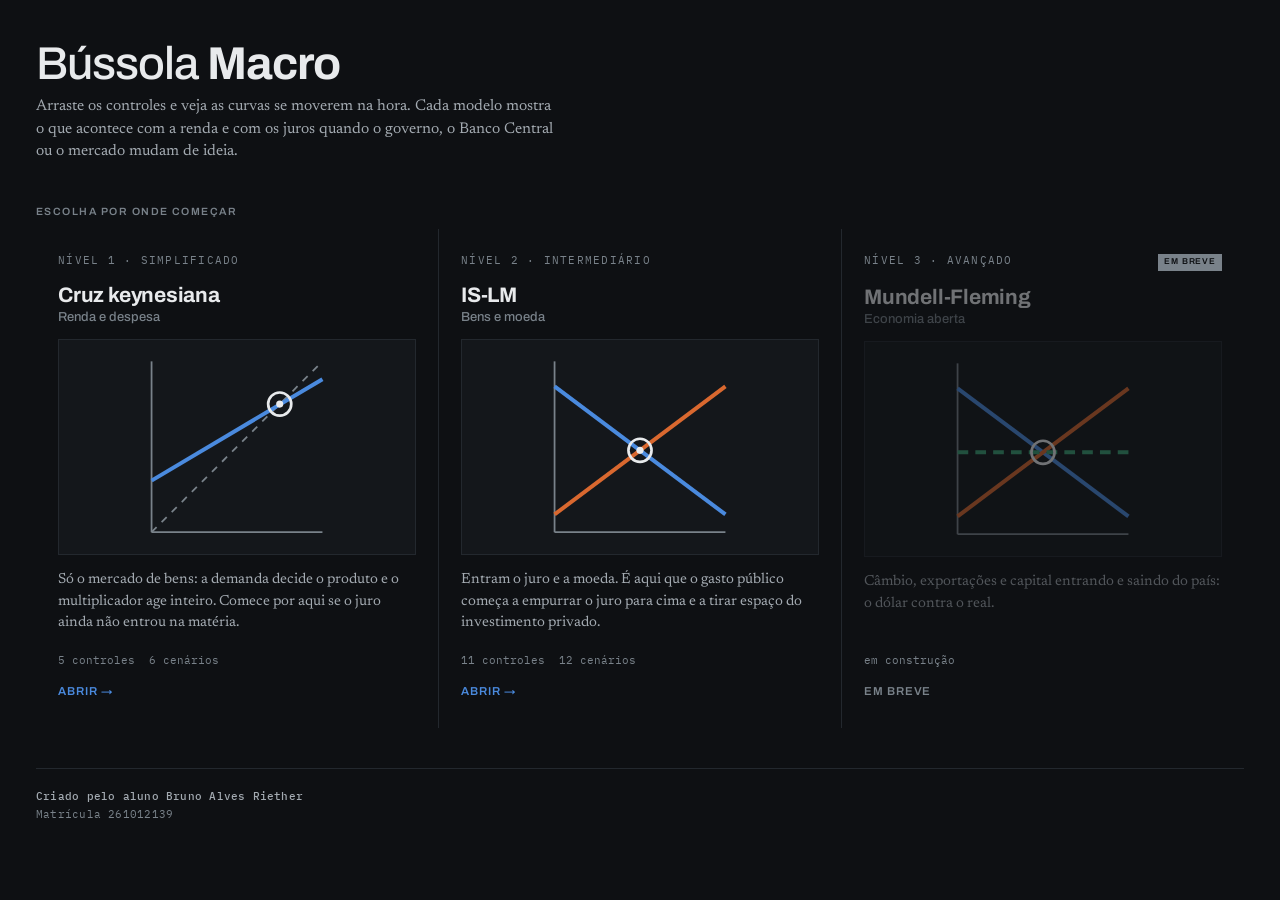
==== index.html @ c49fc686 "Bússola Macro: simuladores interativos de IS-LM e cruz keynesiana Três páginas estáticas, sem build " ====
<!DOCTYPE html>
<html lang="pt-BR">
<head>
<meta charset="utf-8">
<meta name="viewport" content="width=device-width, initial-scale=1">
<title>Bússola Macro</title>
<meta name="description" content="Simulador de modelos macroeconômicos de curto prazo: cruz keynesiana, IS-LM e economia aberta.">
<link rel="preconnect" href="https://fonts.googleapis.com">
<link rel="preconnect" href="https://fonts.gstatic.com" crossorigin>
<link rel="stylesheet" href="https://fonts.googleapis.com/css2?family=Archivo:wght@500;600;700&family=IBM+Plex+Mono:wght@400;500&family=Newsreader:ital,opsz,wght@0,6..72,400;1,6..72,400&display=swap">
<link rel="stylesheet" href="estilo.css">
<style>
.top { padding-bottom: 14px; }
.top h1 { font-size: clamp(30px, 5.5vw, 46px); }
.lede { margin: 10px 0 0; max-width: 52ch; font-family: var(--serif); font-size: 16px; line-height: 1.45; color: var(--ink-2); }
.pick { margin: 26px 0 10px; font-size: 10.5px; font-weight: 600; letter-spacing: .14em; text-transform: uppercase; color: var(--ink-3); }
</style>
</head>
<body>

<div class="wrap">

  <header class="top">
    <div>
      <h1>Bússola <b>Macro</b></h1>
      <p class="lede">Arraste os controles e veja as curvas se moverem na hora. Cada modelo mostra o que acontece com a renda e com os juros quando o governo, o Banco Central ou o mercado mudam de ideia.</p>
    </div>
  </header>

  <p class="pick">Escolha por onde começar</p>

  <nav class="choose" aria-label="Escolha o modelo">

    <a class="card" href="modelo-simplificado.html">
      <div class="card-top">
        <span class="card-lvl">Nível 1 · Simplificado</span>
      </div>
      <h2 class="card-name">Cruz keynesiana<span>Renda e despesa</span></h2>
      <div class="card-art">
        <svg viewBox="0 0 200 120" role="img" aria-label="Diagrama: a reta de demanda agregada cruzando a reta de 45 graus.">
          <line x1="52" y1="12" x2="52" y2="108" stroke="var(--ink-3)" stroke-width="1"></line>
          <line x1="52" y1="108" x2="148" y2="108" stroke="var(--ink-3)" stroke-width="1"></line>
          <line x1="52" y1="108" x2="148" y2="12" stroke="var(--ink-3)" stroke-width="1" stroke-dasharray="4 4"></line>
          <line x1="52" y1="79" x2="148" y2="22" stroke="var(--is)" stroke-width="2.25"></line>
          <circle cx="124" cy="36" r="6.5" fill="none" stroke="var(--ink)" stroke-width="1.5"></circle>
          <circle cx="124" cy="36" r="2" fill="var(--ink)"></circle>
        </svg>
      </div>
      <p class="card-d">Só o mercado de bens: a demanda decide o produto e o multiplicador age inteiro. Comece por aqui se o juro ainda não entrou na matéria.</p>
      <div class="card-meta"><span>5 controles</span><span>6 cenários</span></div>
      <span class="card-go">Abrir →</span>
    </a>

    <a class="card" href="modelo-intermediario.html">
      <div class="card-top">
        <span class="card-lvl">Nível 2 · Intermediário</span>
      </div>
      <h2 class="card-name">IS-LM<span>Bens e moeda</span></h2>
      <div class="card-art">
        <svg viewBox="0 0 200 120" role="img" aria-label="Diagrama: as curvas IS e LM se cruzando.">
          <line x1="52" y1="12" x2="52" y2="108" stroke="var(--ink-3)" stroke-width="1"></line>
          <line x1="52" y1="108" x2="148" y2="108" stroke="var(--ink-3)" stroke-width="1"></line>
          <line x1="52" y1="26" x2="148" y2="98" stroke="var(--is)" stroke-width="2.25"></line>
          <line x1="52" y1="98" x2="148" y2="26" stroke="var(--lm)" stroke-width="2.25"></line>
          <circle cx="100" cy="62" r="6.5" fill="none" stroke="var(--ink)" stroke-width="1.5"></circle>
          <circle cx="100" cy="62" r="2" fill="var(--ink)"></circle>
        </svg>
      </div>
      <p class="card-d">Entram o juro e a moeda. É aqui que o gasto público começa a empurrar o juro para cima e a tirar espaço do investimento privado.</p>
      <div class="card-meta"><span>11 controles</span><span>12 cenários</span></div>
      <span class="card-go">Abrir →</span>
    </a>

    <div class="card soon">
      <div class="card-top">
        <span class="card-lvl">Nível 3 · Avançado</span>
        <span class="card-chip">em breve</span>
      </div>
      <h2 class="card-name">Mundell-Fleming<span>Economia aberta</span></h2>
      <div class="card-art">
        <svg viewBox="0 0 200 120" role="img" aria-label="Diagrama: as curvas IS e LM cruzadas por uma terceira curva, a BP.">
          <line x1="52" y1="12" x2="52" y2="108" stroke="var(--ink-3)" stroke-width="1"></line>
          <line x1="52" y1="108" x2="148" y2="108" stroke="var(--ink-3)" stroke-width="1"></line>
          <line x1="52" y1="26" x2="148" y2="98" stroke="var(--is)" stroke-width="2.25"></line>
          <line x1="52" y1="98" x2="148" y2="26" stroke="var(--lm)" stroke-width="2.25"></line>
          <line x1="52" y1="62" x2="148" y2="62" stroke="#3a9e73" stroke-width="2.25" stroke-dasharray="6 4"></line>
          <circle cx="100" cy="62" r="6.5" fill="none" stroke="var(--ink)" stroke-width="1.5"></circle>
        </svg>
      </div>
      <p class="card-d">Câmbio, exportações e capital entrando e saindo do país: o dólar contra o real.</p>
      <div class="card-meta"><span>em construção</span></div>
      <span class="card-go">Em breve</span>
    </div>

  </nav>

  <p class="assin solo"><b>Criado pelo aluno Bruno Alves Riether</b>Matrícula 261012139</p>

</div>

</body>
</html>
---- estilo.css ----
/* ─────────────────────────────────────────────────────────────
   BÚSSOLA MACRO — base compartilhada pelas três telas
   (escolha, simplificado, intermediário) e pelo glossário.

   Tema único escuro, por escolha. Grafite azulado e exatamente
   duas matizes, com o mesmo significado nos dois modelos:
     azul   = mercado de bens  (curva DA no simples, curva IS no intermediário)
     sienna = mercado de moeda (curva LM, só no intermediário)
   ───────────────────────────────────────────────────────────── */

:root {
  color-scheme: dark;
  --bg:      #0E1013;
  --panel:   #14171B;
  --panel-2: #191D22;
  --ink:     #E8EAEC;
  --ink-2:   #A3AAB1;
  --ink-3:   #79828A;
  --rule:    #23282E;
  --rule-2:  #1B1F24;
  --track:   #2E353C;

  --is:      #4a8ade;
  --lm:      #d9682f;
  --is-soft: rgba(74,138,222,.30);
  --lm-soft: rgba(217,104,47,.30);
  --is-wash: rgba(74,138,222,.10);
  --lm-wash: rgba(217,104,47,.10);

  --sans:  'Archivo', 'Helvetica Neue', Arial, sans-serif;
  --mono:  'IBM Plex Mono', ui-monospace, Consolas, monospace;
  --serif: 'Newsreader', Georgia, serif;
}

*, *::before, *::after { box-sizing: border-box; }
html { -webkit-text-size-adjust: 100%; }
body {
  margin: 0; background: var(--bg); color: var(--ink);
  font-family: var(--sans); font-size: 15px; line-height: 1.5;
  -webkit-font-smoothing: antialiased;
}
:focus-visible { outline: 2px solid var(--ink); outline-offset: 3px; }
.wrap { max-width: 1280px; margin: 0 auto; padding: 0 clamp(16px, 3.5vw, 36px); }
h1, h2 { text-wrap: balance; }

/* ── cabeçalho ────────────────────────────────────────────── */

.top {
  display: flex; flex-wrap: wrap; align-items: flex-end; justify-content: space-between;
  gap: 16px; padding: clamp(24px, 4.5vw, 40px) 0 18px;
}
.top h1 { margin: 0; font-size: clamp(26px, 4.4vw, 36px); font-weight: 500; letter-spacing: -0.02em; line-height: 1.05; }
.top h1 b { font-weight: 700; }
.top p { margin: 8px 0 0; max-width: 58ch; font-family: var(--serif); font-size: 15.5px; line-height: 1.45; color: var(--ink-2); }

/* ── botões ───────────────────────────────────────────────── */

.btn {
  appearance: none; background: transparent;
  border: 1px solid var(--rule); color: var(--ink-2);
  font-family: var(--sans); font-size: 11.5px; font-weight: 600;
  letter-spacing: .06em; text-transform: uppercase;
  padding: 8px 13px; cursor: pointer; white-space: nowrap;
}
.btn:hover { color: var(--ink); border-color: var(--ink-3); }
.btn b { font-weight: 700; color: var(--ink); text-transform: none; letter-spacing: 0; font-size: 12.5px; }
.btn .caret { color: var(--ink-3); margin-left: 4px; }
a.btn { text-decoration: none; display: inline-block; }

/* ── grade ────────────────────────────────────────────────── */

.app { display: grid; grid-template-columns: 360px minmax(0, 1fr); gap: 32px; padding-bottom: 24px; }
.col-ctrl, .col-out { min-width: 0; }

/* ── abas ─────────────────────────────────────────────────── */

.tabs { display: flex; border-bottom: 1px solid var(--rule); }
.tab {
  flex: 1; appearance: none; background: transparent; border: 0;
  border-bottom: 2px solid transparent; padding: 11px 12px 9px;
  text-align: left; cursor: pointer; color: var(--ink-3); font-family: var(--sans);
}
.tab .tag-c { display: block; font-size: 15px; font-weight: 700; letter-spacing: .04em; line-height: 1.1; }
.tab .tag-s { display: block; font-size: 11px; font-weight: 500; margin-top: 3px; }
.tab:hover { color: var(--ink-2); }
.tab[aria-selected="true"] { color: var(--ink); }
.tab[data-tab="IS"][aria-selected="true"] { border-bottom-color: var(--is); background: var(--is-wash); }
.tab[data-tab="IS"][aria-selected="true"] .tag-c { color: var(--is); }
.tab[data-tab="LM"][aria-selected="true"] { border-bottom-color: var(--lm); background: var(--lm-wash); }
.tab[data-tab="LM"][aria-selected="true"] .tag-c { color: var(--lm); }

.group-title {
  display: flex; align-items: center; gap: 10px; margin: 20px 0 2px;
  font-size: 10px; font-weight: 600; letter-spacing: .14em; text-transform: uppercase; color: var(--ink-3);
}
.group-title::after { content: ""; flex: 1; height: 1px; background: var(--rule); }

/* ── controle ─────────────────────────────────────────────── */

.ctrl { padding: 11px 0 12px; }
.ctrl + .ctrl { border-top: 1px solid var(--rule-2); }
.ctrl-head { display: flex; align-items: baseline; justify-content: space-between; gap: 10px; }
/* O valor e editavel: clicar no numero abre um campo. A unidade fica FORA
   dele, para o usuario digitar so o numero e nao ter de apagar "R$" e "bi". */
.ctrl-val {
  display: inline-flex; align-items: baseline; white-space: nowrap;
  font-family: var(--mono); font-size: 13px; font-variant-numeric: tabular-nums;
}
.ctrl-val u { font-style: normal; text-decoration: none; color: var(--ink-3); }
.valin {
  appearance: none; background: transparent; border: 0;
  border-bottom: 1px dotted var(--rule);
  color: var(--ink); font: inherit; font-variant-numeric: tabular-nums;
  text-align: right; padding: 1px 2px; margin: 0; cursor: text;
}
.valin:hover { border-bottom-color: var(--ink-3); }
.valin:focus { outline: none; background: var(--panel); border-bottom: 1px solid var(--fill, var(--ink)); }
.valin:disabled { border-bottom-color: transparent; color: var(--ink-3); cursor: default; }
/* pisca quando o valor digitado estoura a faixa e e trazido para o limite */
.valin.limite { animation: limite 700ms ease-out; }
@keyframes limite { 0%, 55% { color: var(--lm); } 100% { color: var(--ink); } }

input[type="range"] {
  appearance: none; -webkit-appearance: none; display: block;
  width: 100%; height: 18px; margin: 7px 0 0; background: transparent; cursor: ew-resize;
}
input[type="range"]::-webkit-slider-runnable-track {
  height: 2px; border: 0;
  background: linear-gradient(to right, var(--fill) 0 var(--pct, 0%), var(--track) var(--pct, 0%) 100%);
}
input[type="range"]::-webkit-slider-thumb {
  -webkit-appearance: none; width: 13px; height: 13px; margin-top: -5.5px;
  border-radius: 0; background: var(--fill); border: 2px solid var(--bg);
}
input[type="range"]::-moz-range-track { height: 2px; border: 0; background: var(--track); }
input[type="range"]::-moz-range-progress { height: 2px; background: var(--fill); }
input[type="range"]::-moz-range-thumb { width: 9px; height: 9px; border-radius: 0; background: var(--fill); border: 2px solid var(--bg); }
input[type="range"]:focus-visible { outline: 2px solid var(--fill); outline-offset: 4px; }
.ctrl[data-curve="IS"] input { --fill: var(--is); }
.ctrl[data-curve="LM"] input { --fill: var(--lm); }

.ctrl-eff { margin: 7px 0 0; font-family: var(--serif); font-style: italic; font-size: 13px; line-height: 1.4; color: var(--ink-3); }

.ctrl.locked input { cursor: default; }
.ctrl.locked input::-webkit-slider-thumb { background: var(--bg); border-color: var(--ink-3); }
.ctrl.locked input::-moz-range-thumb { background: var(--bg); border-color: var(--ink-3); }
.ctrl.locked .ctrl-name, .ctrl.locked .ctrl-eff { color: var(--ink-3); }
.chip-res {
  display: none; font-size: 8.5px; font-weight: 600; letter-spacing: .1em; text-transform: uppercase;
  color: var(--bg); background: var(--ink-3); padding: 2px 5px; margin-left: 6px; vertical-align: 1.5px;
}
.ctrl.locked .chip-res { display: inline-block; }

/* ── termo com definição em contexto ──────────────────────── */

/* O texto fica limpo: só o ⓘ abre a definição. O botão leva padding para
   virar um alvo clicável decente, e margem negativa para que esse alvo maior
   não empurre o texto ao redor. Padding vertical em elemento inline não
   aumenta a altura da linha, então nada se desloca. */
.term {
  appearance: none; background: none; border: 0;
  padding: 5px 6px; margin: -5px -4px;
  font: inherit; font-size: .84em; line-height: 1;
  color: var(--ink-3); cursor: help; vertical-align: baseline;
}
.term:hover, .term:focus-visible, .term[aria-expanded="true"] { color: var(--ink); }
.ctrl-name { font-size: 13px; font-weight: 600; line-height: 1.25; }
.term-sym { font-weight: 500; color: var(--ink-3); }

.pop {
  position: fixed; z-index: 60; width: min(330px, calc(100vw - 24px));
  background: var(--panel-2); border: 1px solid var(--rule);
  padding: 13px 15px 15px; box-shadow: 0 14px 36px rgba(0,0,0,.6);
}
.pop[hidden] { display: none; }
.pop-t { display: block; font-size: 13px; font-weight: 700; }
.pop-u { display: block; font-family: var(--mono); font-size: 10.5px; color: var(--ink-3); margin-top: 3px; }
.pop-d { margin: 8px 0 0; font-family: var(--serif); font-size: 14px; line-height: 1.5; color: var(--ink-2); }
.pop-e { margin: 7px 0 0; font-family: var(--serif); font-style: italic; font-size: 13.5px; line-height: 1.45; color: var(--ink-3); }

/* ── regime ───────────────────────────────────────────────── */

.regime { padding: 14px 0 4px; }
.regime-q { margin: 0 0 8px; font-family: var(--serif); font-size: 13.5px; color: var(--ink-2); }
.regime-sw { display: flex; border: 1px solid var(--rule); }
.regime-sw button {
  flex: 1; appearance: none; background: transparent;
  border: 0; border-right: 1px solid var(--rule); border-bottom: 2px solid transparent;
  color: var(--ink-2); font-family: var(--sans); font-size: 12px; font-weight: 500; line-height: 1.3;
  padding: 9px 8px; cursor: pointer;
}
.regime-sw button:last-child { border-right: 0; }
.regime-sw button:hover { color: var(--ink); }
.regime-sw button[aria-pressed="true"] { background: var(--ink); color: var(--bg); font-weight: 600; border-bottom-color: var(--lm); }

/* ── barra de ferramentas ─────────────────────────────────── */

.toolbar {
  display: flex; align-items: center; gap: 10px; flex-wrap: wrap;
  padding-bottom: 12px;
}
.toolbar .spacer { flex: 1; }
/* Ocupa lugar mesmo escondida: aparecer não pode empurrar nada. */
.mod {
  font-size: 9px; font-weight: 600; letter-spacing: .1em; text-transform: uppercase;
  color: var(--bg); background: var(--ink-3); padding: 3px 7px; white-space: nowrap;
}
.mod[data-on="nao"] { visibility: hidden; }
.menu-wrap { position: relative; }
.menu {
  position: absolute; z-index: 40; top: calc(100% + 6px); left: 0;
  width: min(420px, calc(100vw - 32px));
  background: var(--panel-2); border: 1px solid var(--rule);
  box-shadow: 0 14px 36px rgba(0,0,0,.6);
  max-height: min(76vh, 620px); overflow-y: auto;
}
.menu[hidden] { display: none; }
.menu-item {
  display: block; width: 100%; text-align: left;
  appearance: none; background: transparent; border: 0;
  border-bottom: 1px solid var(--rule-2);
  padding: 11px 15px 12px; cursor: pointer; font-family: var(--sans);
}
.menu-item:last-child { border-bottom: 0; }
.menu-item:hover, .menu-item:focus-visible { background: var(--panel); }
.menu-item[aria-checked="true"] { box-shadow: inset 3px 0 0 var(--ink); }
.menu-item .mi-n { display: block; font-size: 13.5px; font-weight: 600; color: var(--ink); }
.menu-item .mi-d { display: block; margin-top: 3px; font-family: var(--serif); font-size: 13px; line-height: 1.4; color: var(--ink-3); }
.menu-sec {
  padding: 10px 15px 6px; font-size: 9.5px; font-weight: 600;
  letter-spacing: .14em; text-transform: uppercase; color: var(--ink-3);
  border-bottom: 1px solid var(--rule-2);
}

/* ── briefing do cenário ──────────────────────────────────── */
/* Aparece ao aplicar um cenário e some assim que o usuário mexe num
   controle: a história vale enquanto ela ainda descreve o que está na tela. */
.briefing {
  border-left: 2px solid var(--ink-3);
  padding: 2px 0 2px 14px;
  margin: 0 0 14px;
}
.briefing[hidden] { display: none; }
.brief-story {
  margin: 0;
  font-family: var(--serif);
  font-size: 15.5px;
  line-height: 1.45;
  color: var(--ink);
  max-width: 72ch;
}

/* "O que observar" é guia de leitura do gráfico, então mora colado nele:
   uma faixa no rodapé do próprio quadro, e não um bloco solto antes. */
.watch {
  display: flex;
  align-items: baseline;
  gap: 10px;
  border-top: 1px solid var(--rule);
  padding: 11px 15px 13px;
  font-family: var(--serif);
  font-size: 14.5px;
  line-height: 1.45;
  color: var(--ink-2);
}
.watch[hidden] { display: none; }
.watch .brief-tag { flex: none; }
.brief-tag {
  display: inline-block;
  margin-right: 8px;
  font-family: var(--sans);
  font-size: 9.5px; font-weight: 600; letter-spacing: .12em; text-transform: uppercase;
  color: var(--bg); background: var(--ink-3);
  padding: 2px 6px; vertical-align: 2px;
}

/* ── gráfico e resultado ──────────────────────────────────── */

.plate { background: var(--panel); border: 1px solid var(--rule); }
.plate svg { display: block; width: 100%; height: auto; touch-action: none; }

.results { display: grid; grid-template-columns: repeat(auto-fit, minmax(190px, 1fr)); gap: 1px; background: var(--rule); margin-top: 1px; }

/* A composição da demanda fica ao lado dos dois números grandes porque é a
   ela que quase todo cenário se refere — e porque C e I são valores
   REALIZADOS, que ninguém acha olhando os controles de C₀ e I₀. */
.compo { margin-top: 10px; display: flex; flex-wrap: wrap; gap: 5px 18px; }
.compo span {
  font-family: var(--mono); font-size: 16px; white-space: nowrap;
  font-variant-numeric: tabular-nums; color: var(--ink);
}
.compo i { font-style: normal; color: var(--ink-3); margin-right: 6px; }
.result { background: var(--panel); padding: 15px 18px 17px; }
.result-label { font-size: 10px; font-weight: 600; letter-spacing: .14em; text-transform: uppercase; color: var(--ink-3); }
.result-val {
  margin-top: 7px; font-family: var(--mono); font-size: clamp(26px, 3.4vw, 36px);
  line-height: 1; letter-spacing: -0.02em; font-variant-numeric: tabular-nums;
}
.result-val u { font-style: normal; text-decoration: none; font-size: .42em; color: var(--ink-3); }
.result-delta { margin-top: 7px; font-family: var(--mono); font-size: 11px; color: var(--ink-2); min-height: 1.3em; font-variant-numeric: tabular-nums; }

.alert {
  display: none; gap: 12px; margin: 16px 0 0;
  font-family: var(--serif); font-size: 14.5px; line-height: 1.5; color: var(--ink-2);
}
.alert.on { display: flex; }
.alert::before { content: ""; flex: none; width: 2px; background: var(--lm); }

/* ── forças ───────────────────────────────────────────────── */

.forces { margin-top: 26px; }
.eyebrow {
  display: flex; align-items: center; gap: 10px; margin: 0 0 12px;
  font-size: 10px; font-weight: 600; letter-spacing: .14em; text-transform: uppercase; color: var(--ink-3);
}
.eyebrow::after { content: ""; flex: 1; height: 1px; background: var(--rule); }

.chain { display: flex; flex-wrap: wrap; gap: 6px; }
.step {
  display: inline-flex; align-items: center; gap: 5px;
  padding: 5px 10px; border: 1px solid var(--rule);
  font-size: 12.5px; color: var(--ink-2); white-space: nowrap;
}
.step.head { border-color: var(--ink-3); color: var(--ink); font-weight: 600; }
.step.is { border-color: var(--is); color: var(--is); font-weight: 600; }
.step.lm { border-color: var(--lm); color: var(--lm); font-weight: 600; }
.step em { font-family: var(--mono); font-style: normal; font-size: 13px; }
.step .term { color: inherit; opacity: .75; }
.chain-idle { margin: 0; font-family: var(--serif); font-size: 14px; color: var(--ink-3); }

.meter-block { margin-top: 20px; }
.meter-cap { margin: 0 0 9px; font-family: var(--serif); font-size: 14px; color: var(--ink-2); }
.meter { display: flex; height: 8px; gap: 2px; }
.meter-a { background: var(--is); }
.meter-b { background: var(--lm); }
.meter-key {
  display: flex; flex-wrap: wrap; justify-content: space-between; gap: 8px 16px; margin-top: 9px;
  font-family: var(--mono); font-size: 11.5px; color: var(--ink-2); font-variant-numeric: tabular-nums;
}
.meter-key b { font-weight: 500; color: var(--ink); }
.meter-key span { display: inline-flex; align-items: center; gap: 7px; }
.meter-key i { width: 10px; height: 3px; display: inline-block; }

/* ── contas ───────────────────────────────────────────────── */

/* ── as contas ────────────────────────────────────────────── */
/* Um bloco só, agrupado por mercado e colorido pela curva. As leituras vivem
   dentro do grupo a que pertencem, em vez de num painel separado sem cor.
   Cada linha traz a fórmula apagada em cima e a conta com os números embaixo. */

.contas { display: grid; grid-template-columns: 1fr 1fr; gap: 30px 40px; align-items: start; }
.eqcol { display: grid; gap: 30px; align-content: start; }
@media (max-width: 899px) { .contas { grid-template-columns: 1fr; } }

.eqgroup { border-left: 2px solid var(--rule); padding-left: 16px; }
.eqgroup.is { border-left-color: var(--is); }
.eqgroup.lm { border-left-color: var(--lm); }
.eqgroup-h {
  display: flex; align-items: baseline; gap: 9px; flex-wrap: wrap;
  font-size: 14px; font-weight: 700; letter-spacing: .04em; margin-bottom: 4px;
}
.eqgroup.is .eqgroup-h { color: var(--is); }
.eqgroup.lm .eqgroup-h { color: var(--lm); }
.eqgroup-h span { font-weight: 500; font-size: 11.5px; letter-spacing: .02em; color: var(--ink-3); }

/* Rótulo empilhado em vez de coluna à esquerda: a conta ganha a largura toda
   e para de ser cortada, e rótulos de duas palavras param de quebrar. */
.eqrow { padding: 12px 0 14px; }
.eqrow + .eqrow { border-top: 1px solid var(--rule-2); }
.eqlab {
  display: block; margin-bottom: 6px;
  font-size: 10px; font-weight: 600; letter-spacing: .12em;
  text-transform: uppercase; color: var(--ink-3);
}
.eqform, .eqval { display: block; font-family: var(--mono); font-variant-numeric: tabular-nums; }
.eqform { font-size: 13px; line-height: 1.4; color: var(--ink-3); white-space: nowrap; overflow-x: auto; }
.eqval { font-size: 15.5px; line-height: 1.45; color: var(--ink); margin-top: 3px; }
/* a conta não quebra no meio; a glosa ao lado pode cair para a linha de baixo */
.eqval .calc { display: inline-block; max-width: 100%; white-space: nowrap; overflow-x: auto; vertical-align: bottom; }
.eqval u { font-style: normal; text-decoration: none; font-size: 11.5px; color: var(--ink-3); margin-left: 8px; }

.foot {
  border-top: 1px solid var(--rule); margin-top: 8px; padding: 18px 0 14px;
  font-family: var(--serif); font-size: 13.5px; line-height: 1.5; color: var(--ink-3); max-width: 80ch;
}

/* Assinatura: discreta, no fim de toda pagina. Em .solo (paginas sem .foot)
   ela mesma desenha o filete de separacao. */
.assin {
  margin: 0; padding: 0 0 44px;
  font-family: var(--mono); font-size: 11px; line-height: 1.65;
  letter-spacing: .02em; color: var(--ink-3);
}
.assin b { display: block; font-weight: 500; color: var(--ink-2); }
.assin.solo { border-top: 1px solid var(--rule); margin-top: 40px; padding-top: 18px; }

/* ── SVG ──────────────────────────────────────────────────── */

.grid-line { stroke: var(--rule-2); stroke-width: 1; }
.axis { stroke: var(--ink-3); stroke-width: 1; }
.tick-text { font-family: var(--mono); font-size: 11px; fill: var(--ink-3); }
.axis-title { font-family: var(--sans); font-size: 10.5px; font-weight: 600; letter-spacing: .14em; fill: var(--ink-3); }
.curve { fill: none; stroke-width: 2.25; transition: opacity 180ms ease; }
.curve.is { stroke: var(--is); }
.curve.lm { stroke: var(--lm); }
.dim .curve { opacity: .48; }
.dim .curve.on { opacity: 1; }
.hit { fill: none; stroke: transparent; stroke-width: 20; cursor: ew-resize; }
.grp:focus-visible .curve { stroke-width: 3.5; opacity: 1; }
.ghost { fill: none; stroke-width: 1.25; stroke-dasharray: 5 4; }
.ghost.is { stroke: var(--is-soft); }
.ghost.lm { stroke: var(--lm-soft); }
.guide { stroke: var(--ink-3); stroke-width: 1; stroke-dasharray: 3 3; opacity: .7; }
.dot { fill: var(--ink); }
.ring { fill: none; stroke: var(--ink); stroke-width: 1.5; }
.ghost-ring { fill: none; stroke: var(--ink-3); stroke-width: 1; }
.arrow { stroke: var(--ink-2); stroke-width: 1.25; fill: none; }
.arrow-head { fill: var(--ink-2); }
.clabel {
  font-family: var(--sans); font-size: 13px; font-weight: 700; letter-spacing: .06em;
  paint-order: stroke; stroke: var(--panel); stroke-width: 4px; stroke-linejoin: round;
}
.clabel.is { fill: var(--is); }
.clabel.lm { fill: var(--lm); }
.eqmark {
  font-family: var(--mono); font-size: 11px; fill: var(--ink);
  paint-order: stroke; stroke: var(--panel); stroke-width: 4px; stroke-linejoin: round;
}
#ghosts { transition: opacity 800ms ease; }

/* ── responsivo ───────────────────────────────────────────── */

@media (max-width: 1023px) {
  .app { grid-template-columns: 1fr; gap: 26px; }
  .col-out { order: 1; }
  .col-ctrl { order: 2; }
}
@media (max-width: 719px) {
  .tick-text { font-size: 15px; }
  .axis-title { font-size: 14px; }
  .clabel { font-size: 18px; }
  .eqmark { font-size: 15px; }
  input[type="range"] { height: 26px; }
  input[type="range"]::-webkit-slider-thumb { margin-top: -8.5px; }
}
@media (prefers-reduced-motion: reduce) {
  *, *::before, *::after { animation-duration: .001ms !important; transition-duration: .001ms !important; }
}


/* ═══════════════════════════════════════════════════════════════
   TELA DE ESCOLHA
   ═══════════════════════════════════════════════════════════════ */

.choose { display: grid; grid-template-columns: repeat(auto-fit, minmax(280px, 1fr)); gap: 1px; background: var(--rule); margin: 8px 0 0; }

.card {
  display: flex; flex-direction: column; gap: 14px;
  background: var(--bg); padding: 24px 22px 26px;
  text-decoration: none; color: inherit;
  border-bottom: 2px solid transparent;
}
a.card:hover { background: var(--panel); border-bottom-color: var(--is); }
.card.soon { cursor: default; }
.card.soon .card-art, .card.soon .card-name, .card.soon .card-d { opacity: .45; }

.card-top { display: flex; align-items: baseline; justify-content: space-between; gap: 10px; }
.card-lvl { font-family: var(--mono); font-size: 10.5px; letter-spacing: .12em; text-transform: uppercase; color: var(--ink-3); }
.card-chip {
  font-size: 8.5px; font-weight: 600; letter-spacing: .1em; text-transform: uppercase;
  color: var(--bg); background: var(--ink-3); padding: 2px 6px;
}
.card-name { margin: 0; font-size: 21px; font-weight: 700; letter-spacing: -0.01em; line-height: 1.15; }
.card-name span { display: block; font-size: 13px; font-weight: 500; color: var(--ink-3); margin-top: 3px; letter-spacing: 0; }
.card-art { border: 1px solid var(--rule); background: var(--panel); }
.card-art svg { display: block; width: 100%; height: auto; }
.card-d { margin: 0; font-family: var(--serif); font-size: 14.5px; line-height: 1.5; color: var(--ink-2); }
.card-meta {
  margin-top: auto; padding-top: 4px;
  font-family: var(--mono); font-size: 11px; color: var(--ink-3);
  display: flex; flex-wrap: wrap; gap: 4px 14px;
}
.card-go { font-size: 11.5px; font-weight: 600; letter-spacing: .08em; text-transform: uppercase; color: var(--is); }
.card.soon .card-go { color: var(--ink-3); }

/* ═══════════════════════════════════════════════════════════════
   CRUZ KEYNESIANA (modelo simplificado)
   ═══════════════════════════════════════════════════════════════ */

.line45 { stroke: var(--ink-3); stroke-width: 1; stroke-dasharray: 4 4; fill: none; }
.curve.da { stroke: var(--is); }
.ghost.da { stroke: var(--is-soft); }
.clabel.da { fill: var(--is); }
.clabel.ref { fill: var(--ink-3); }

/* rodadas do multiplicador */
.rounds { display: flex; flex-direction: column; gap: 5px; margin-top: 4px; }
.round { display: grid; grid-template-columns: 76px minmax(0, 1fr) 74px; gap: 10px; align-items: center; }
.round-l { font-family: var(--mono); font-size: 11px; color: var(--ink-3); }
.round-bar { height: 9px; background: var(--is); min-width: 1px; }
.round.rest .round-bar { background: var(--track); }
.round-v { font-family: var(--mono); font-size: 11.5px; color: var(--ink-2); text-align: right; font-variant-numeric: tabular-nums; }
.round.total { border-top: 1px solid var(--rule); padding-top: 7px; margin-top: 3px; }
.round.total .round-l, .round.total .round-v { color: var(--ink); font-weight: 500; }
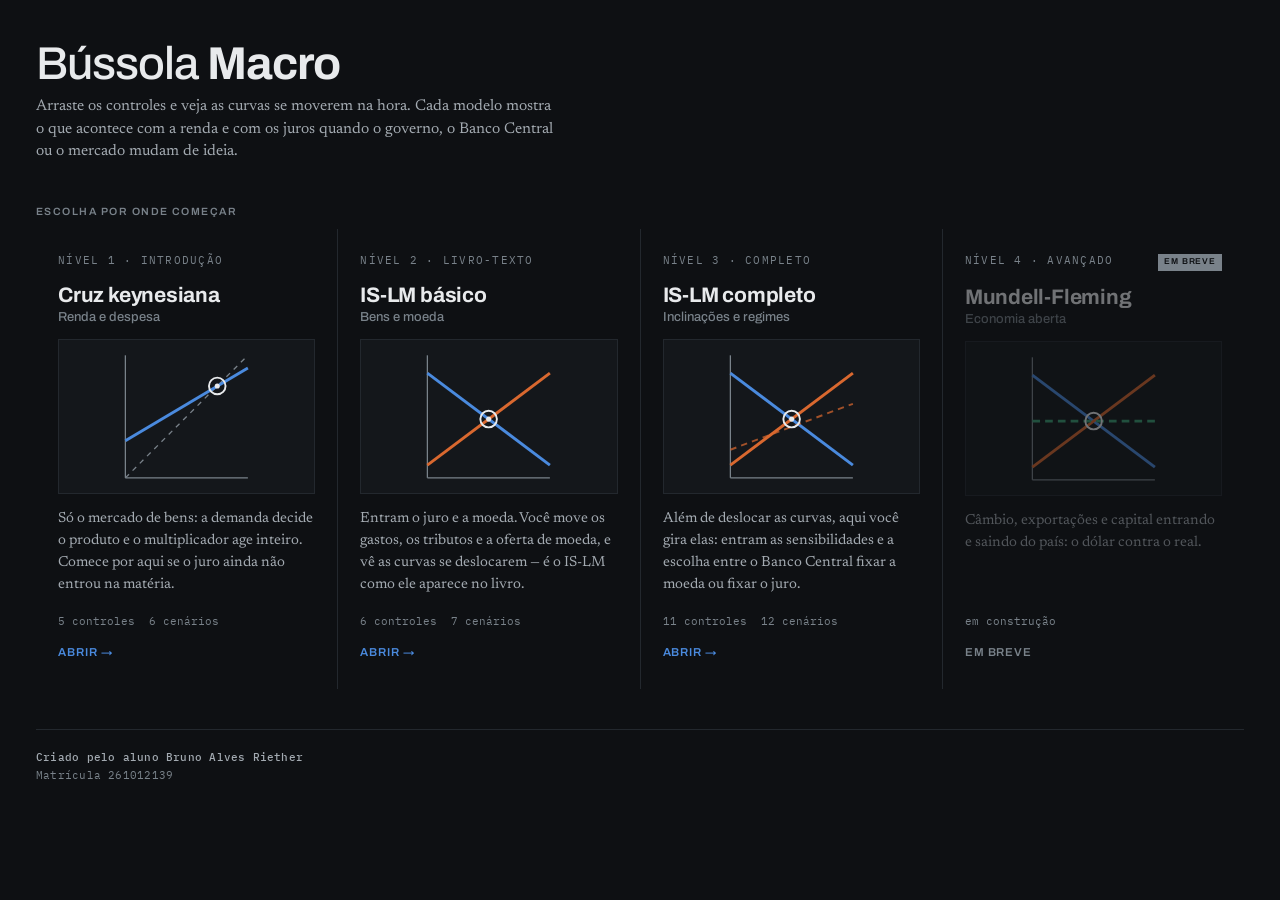
==== commit 1287d160: "Acrescenta o nível 2: IS-LM básico, na forma do livro-texto O IS-LM que estava no ar expõe onze cont" ====
--- a/index.html
+++ b/index.html
@@ -33,7 +33,7 @@
 
     <a class="card" href="modelo-simplificado.html">
       <div class="card-top">
-        <span class="card-lvl">Nível 1 · Simplificado</span>
+        <span class="card-lvl">Nível 1 · Introdução</span>
       </div>
       <h2 class="card-name">Cruz keynesiana<span>Renda e despesa</span></h2>
       <div class="card-art">
@@ -51,11 +51,11 @@
       <span class="card-go">Abrir →</span>
     </a>
 
-    <a class="card" href="modelo-intermediario.html">
+    <a class="card" href="modelo-islm-basico.html">
       <div class="card-top">
-        <span class="card-lvl">Nível 2 · Intermediário</span>
+        <span class="card-lvl">Nível 2 · Livro-texto</span>
       </div>
-      <h2 class="card-name">IS-LM<span>Bens e moeda</span></h2>
+      <h2 class="card-name">IS-LM básico<span>Bens e moeda</span></h2>
       <div class="card-art">
         <svg viewBox="0 0 200 120" role="img" aria-label="Diagrama: as curvas IS e LM se cruzando.">
           <line x1="52" y1="12" x2="52" y2="108" stroke="var(--ink-3)" stroke-width="1"></line>
@@ -66,14 +66,35 @@
           <circle cx="100" cy="62" r="2" fill="var(--ink)"></circle>
         </svg>
       </div>
-      <p class="card-d">Entram o juro e a moeda. É aqui que o gasto público começa a empurrar o juro para cima e a tirar espaço do investimento privado.</p>
+      <p class="card-d">Entram o juro e a moeda. Você move os gastos, os tributos e a oferta de moeda, e vê as curvas se deslocarem — é o IS-LM como ele aparece no livro.</p>
+      <div class="card-meta"><span>6 controles</span><span>7 cenários</span></div>
+      <span class="card-go">Abrir →</span>
+    </a>
+
+    <a class="card" href="modelo-intermediario.html">
+      <div class="card-top">
+        <span class="card-lvl">Nível 3 · Completo</span>
+      </div>
+      <h2 class="card-name">IS-LM completo<span>Inclinações e regimes</span></h2>
+      <div class="card-art">
+        <svg viewBox="0 0 200 120" role="img" aria-label="Diagrama: IS e LM cruzadas, com uma segunda LM mais deitada indicando que a inclinação também se ajusta.">
+          <line x1="52" y1="12" x2="52" y2="108" stroke="var(--ink-3)" stroke-width="1"></line>
+          <line x1="52" y1="108" x2="148" y2="108" stroke="var(--ink-3)" stroke-width="1"></line>
+          <line x1="52" y1="26" x2="148" y2="98" stroke="var(--is)" stroke-width="2.25"></line>
+          <line x1="52" y1="98" x2="148" y2="26" stroke="var(--lm)" stroke-width="2.25"></line>
+          <line x1="52" y1="86" x2="148" y2="50" stroke="var(--lm)" stroke-width="1.5" stroke-dasharray="5 4" opacity=".72"></line>
+          <circle cx="100" cy="62" r="6.5" fill="none" stroke="var(--ink)" stroke-width="1.5"></circle>
+          <circle cx="100" cy="62" r="2" fill="var(--ink)"></circle>
+        </svg>
+      </div>
+      <p class="card-d">Além de deslocar as curvas, aqui você gira elas: entram as sensibilidades e a escolha entre o Banco Central fixar a moeda ou fixar o juro.</p>
       <div class="card-meta"><span>11 controles</span><span>12 cenários</span></div>
       <span class="card-go">Abrir →</span>
     </a>
 
     <div class="card soon">
       <div class="card-top">
-        <span class="card-lvl">Nível 3 · Avançado</span>
+        <span class="card-lvl">Nível 4 · Avançado</span>
         <span class="card-chip">em breve</span>
       </div>
       <h2 class="card-name">Mundell-Fleming<span>Economia aberta</span></h2>
--- a/estilo.css
+++ b/estilo.css
@@ -291,6 +291,7 @@
 }
 .compo i { font-style: normal; color: var(--ink-3); margin-right: 6px; }
 .result { background: var(--panel); padding: 15px 18px 17px; }
+.result-label .sym { text-transform: none; }   /* i* precisa continuar minusculo */
 .result-label { font-size: 10px; font-weight: 600; letter-spacing: .14em; text-transform: uppercase; color: var(--ink-3); }
 .result-val {
   margin-top: 7px; font-family: var(--mono); font-size: clamp(26px, 3.4vw, 36px);
